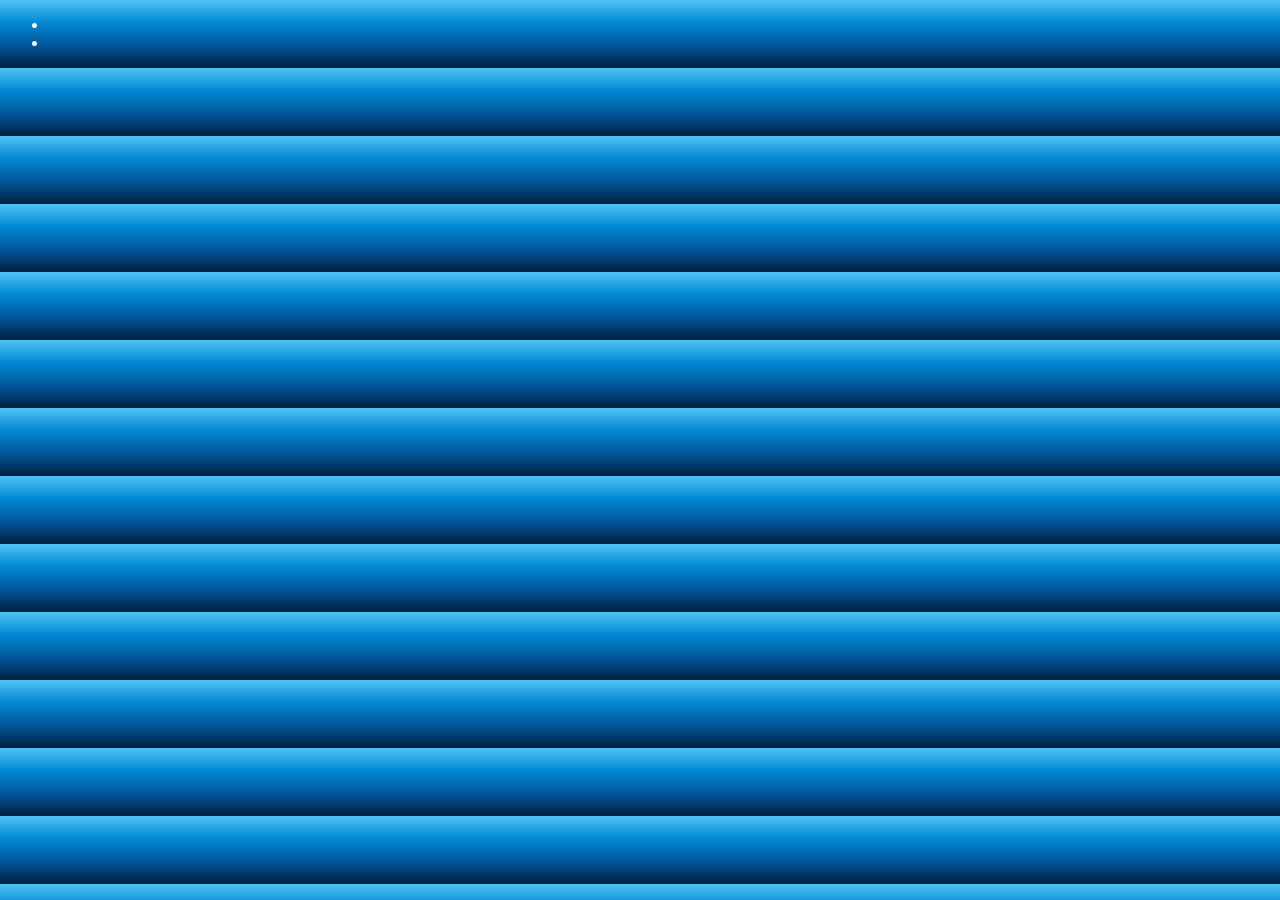
==== index.html @ 5acffc87 "stylesheet started" ====
<!-- Name: Amanda
  Course: Web Dev II
  Teacher: S. Hardman
  School: PTC
  Date Last Modidfied: June 1st, 2026
-->
<!doctype html>
<html lang="en">
  <head>
    <meta charset="UTF-8" />
    <meta name="viewport" content="width=device-width, initial-scale=1.0" />
    <title>Under The Sea</title>
    <link
      rel="stylesheet"
      type="text/css"
      href="stylesheets/css-pages-stylesheets.css" />
  </head>
  <body>
    <header>
      <nav>
        <ul>
          <li><a href="index.html"></a></li>
          <li><a href="sea-creatures.html"></a></li>
        </ul>
      </nav>
    </header>
  </body>
</html>
---- stylesheets/css-pages-stylesheets.css ----
body {
  background: linear-gradient(to bottom, #4fc3f7, #0288d1, #01579b, #001f3f);
  color: ghostwhite;
}

nav {
  color: rgba (0, 31, 63, 0.7);
}

nav a {
  color: ghostwhite;
}
nav a:hover {
  color: #7fdbff;
}
nav a:active {
  color: #2ec4b6;
}
h1 {
  color: ghostwhite;
}
h2 {
  color: #7fdbff;
}
h3 {
  color: #2ec4b6;
}
p {
  color: #d6eaf8;
}
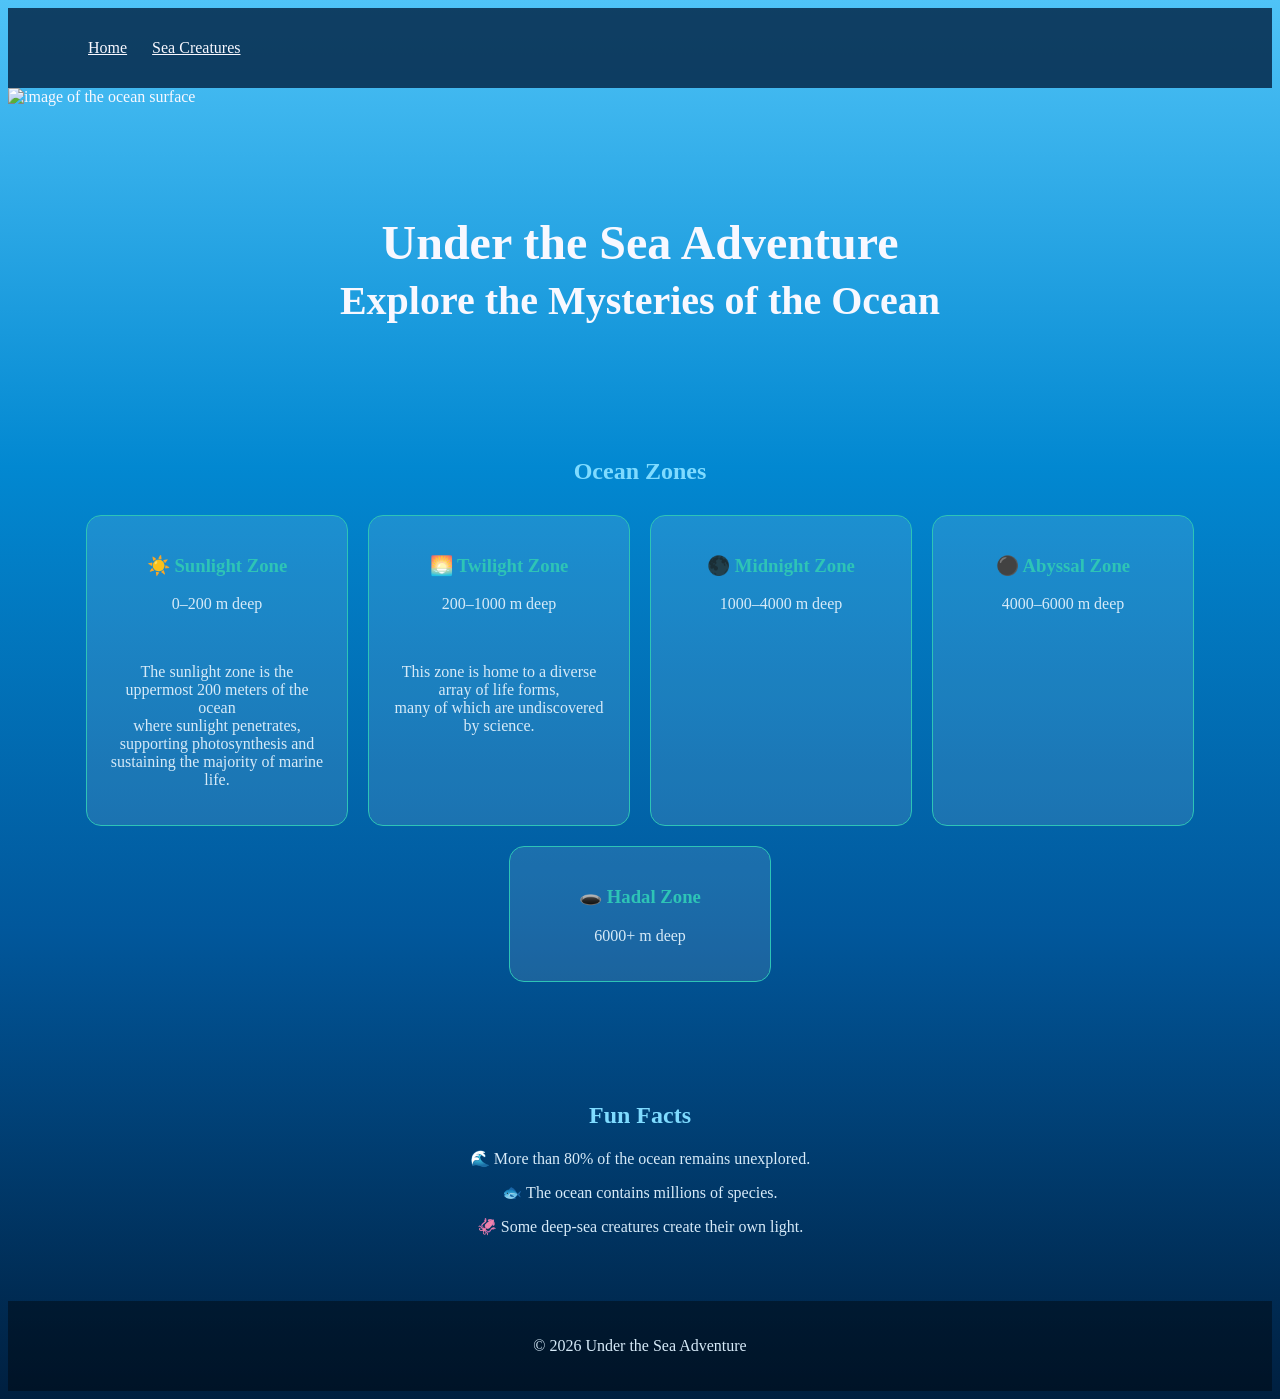
==== commit 499691ad: "added cards. need to add more information to cards" ====
--- a/index.html
+++ b/index.html
@@ -19,10 +19,79 @@
     <header>
       <nav>
         <ul>
-          <li><a href="index.html"></a></li>
-          <li><a href="sea-creatures.html"></a></li>
+          <li><a href="index.html">Home</a></li>
+          <li><a href="sea-creatures.html">Sea Creatures</a></li>
         </ul>
       </nav>
+      <div class="hero">
+        <h1>
+          Under the Sea Adventure<br />
+          <span style="font-size: smaller"
+            >Explore the Mysteries of the Ocean</span
+          >
+        </h1>
+        <img
+          src="https://wallpaperaccess.com/full/115007.jpg"
+          width="100%"
+          height="300"
+          alt="image of the ocean surface" />
+      </div>
     </header>
+
+    <main>
+      <section class="zones">
+        <h2>Ocean Zones</h2>
+
+        <div class="card-container">
+          <div class="card">
+            <h3>☀️ Sunlight Zone</h3>
+            <p>0–200 m deep</p>
+            <br />
+            <p>
+              The sunlight zone is the uppermost 200 meters of the ocean<br />
+              where sunlight penetrates, supporting photosynthesis and<br />
+              sustaining the majority of marine life.
+            </p>
+          </div>
+
+          <div class="card">
+            <h3>🌅 Twilight Zone</h3>
+            <p>200–1000 m deep</p>
+            <br />
+            <p>
+              This zone is home to a diverse array of life forms, <br />
+              many of which are undiscovered by science.
+            </p>
+          </div>
+
+          <div class="card">
+            <h3>🌑 Midnight Zone</h3>
+            <p>1000–4000 m deep</p>
+          </div>
+
+          <div class="card">
+            <h3>⚫ Abyssal Zone</h3>
+            <p>4000–6000 m deep</p>
+          </div>
+
+          <div class="card">
+            <h3>🕳️ Hadal Zone</h3>
+            <p>6000+ m deep</p>
+          </div>
+        </div>
+      </section>
+
+      <section class="facts">
+        <h2>Fun Facts</h2>
+
+        <p>🌊 More than 80% of the ocean remains unexplored.</p>
+        <p>🐟 The ocean contains millions of species.</p>
+        <p>🦑 Some deep-sea creatures create their own light.</p>
+      </section>
+    </main>
+
+    <footer>
+      <p>© 2026 Under the Sea Adventure</p>
+    </footer>
   </body>
 </html>
--- a/stylesheets/css-pages-stylesheets.css
+++ b/stylesheets/css-pages-stylesheets.css
@@ -1,14 +1,27 @@
 body {
   background: linear-gradient(to bottom, #4fc3f7, #0288d1, #01579b, #001f3f);
+  size: cover;
+  background-repeat: no-repeat;
   color: ghostwhite;
+  font-family: "Times New Roman", Times, serif;
 }
+/* NAVIGATION */
+nav {
+  /* places items in a row */
+  display: flex;
+  /* pushes items apart */
+  justify-content: space-between;
+  /* vertically centers items */
+  align-items: center;
+  /* adds space inside the nav */
+  padding: 15px 40px;
 
-nav {
-  color: rgba (0, 31, 63, 0.7);
+  background-color: rgba(0, 31, 63, 0.8);
 }
 
 nav a {
   color: ghostwhite;
+  font-family: "Times New Roman", Times, serif;
 }
 nav a:hover {
   color: #7fdbff;
@@ -16,6 +29,15 @@
 nav a:active {
   color: #2ec4b6;
 }
+nav ul {
+  /* places links in a row */
+  display: flex;
+  /* space between links */
+  gap: 25px;
+
+  list-style: none;
+}
+/* HEADINGS */
 h1 {
   color: ghostwhite;
 }
@@ -28,3 +50,91 @@
 p {
   color: #d6eaf8;
 }
+
+/* IMAGES, DIVS, ID'S AND CLASSES */
+.hero {
+  position: relative;
+}
+
+.hero img {
+  width: 100%;
+  display: block;
+}
+
+.hero h1 {
+  /* Let's you place it anywhere above the image. */
+  position: absolute;
+  /* moves the heading to the center. */
+  top: 50%;
+  left: 50%;
+  /* perfectly centers it. */
+  transform: translate(-50%, -50%);
+
+  font-size: 3rem;
+  text-align: center;
+}
+
+/* OCEAN ZONES */
+.zones {
+  /* adds spacing around section */
+  padding: 50px;
+  text-align: center;
+}
+
+.card-container {
+  /* uses Flexbox layout */
+  display: flex;
+  /* moves cards to the next row */
+  flex-wrap: wrap;
+  /* centers cards */
+  justify-content: center;
+  /* adds space between cards */
+  gap: 20px;
+  /* adds space above cards */
+  margin-top: 30px;
+}
+
+.card {
+  width: 220px;
+  /* adds space inside cards */
+  padding: 20px;
+  /* rounds corners */
+  border-radius: 15px;
+  /* transparent card background */
+  background-color: rgba(255, 255, 255, 0.1);
+
+  border: 1px solid #2ec4b6;
+  /* smooth animation */
+  transition: 0.3s;
+}
+
+.card:hover {
+  /* moves card upward */
+  transform: translateY(-5px);
+  /* adds glow effect */
+  box-shadow: 0 0 15px #7fdbff;
+}
+
+/* FUN FACTS */
+
+.facts {
+  /* adds spacing around section */
+  padding: 50px;
+
+  text-align: center;
+}
+
+.facts p {
+  /* adds space between facts */
+  margin: 15px;
+}
+
+/* FOOTER */
+
+footer {
+  text-align: center;
+  /* adds spacing */
+  padding: 20px;
+  /* dark transparent background */
+  background-color: rgba(0, 0, 0, 0.4);
+}
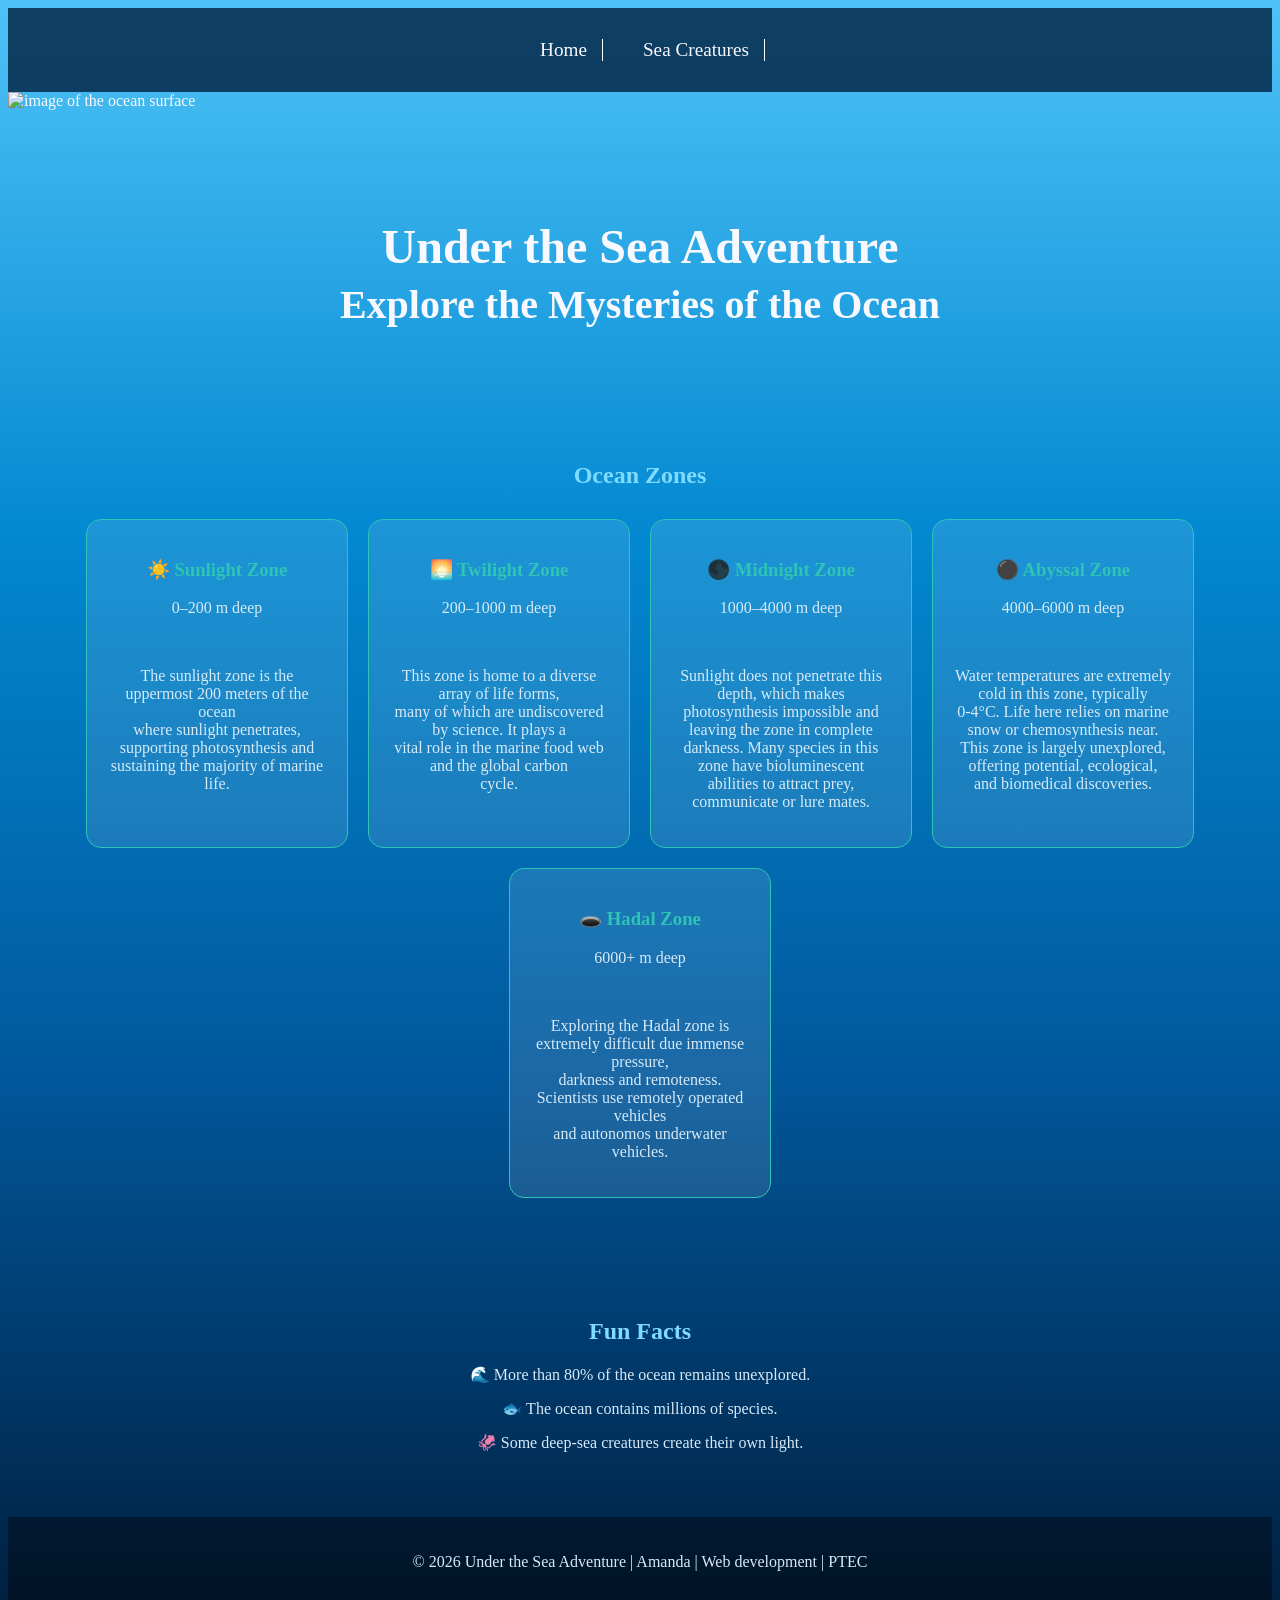
==== commit b61d3a56: "second page almost done" ====
--- a/index.html
+++ b/index.html
@@ -60,23 +60,50 @@
             <br />
             <p>
               This zone is home to a diverse array of life forms, <br />
-              many of which are undiscovered by science.
+              many of which are undiscovered by science. It plays a <br />
+              vital role in the marine food web and the global carbon <br />
+              cycle.
             </p>
           </div>
 
           <div class="card">
             <h3>🌑 Midnight Zone</h3>
             <p>1000–4000 m deep</p>
+            <br />
+            <p>
+              Sunlight does not penetrate this depth, which makes <br />
+              photosynthesis impossible and leaving the zone in complete <br />
+              darkness. Many species in this zone have bioluminescent <br />
+              abilities to attract prey, communicate or lure mates.
+            </p>
           </div>
 
           <div class="card">
             <h3>⚫ Abyssal Zone</h3>
             <p>4000–6000 m deep</p>
+            <br />
+            <p>
+              Water temperatures are extremely cold in this zone, typically
+              <br />
+              0-4&#176;C. Life here relies on marine snow or chemosynthesis
+              near. <br />
+              This zone is largely unexplored, offering potential, ecological,
+              <br />
+              and biomedical discoveries.
+            </p>
           </div>
 
           <div class="card">
             <h3>🕳️ Hadal Zone</h3>
             <p>6000+ m deep</p>
+            <br />
+            <p>
+              Exploring the Hadal zone is extremely difficult due immense
+              pressure, <br />
+              darkness and remoteness. Scientists use remotely operated vehicles
+              <br />
+              and autonomos underwater vehicles.
+            </p>
           </div>
         </div>
       </section>
@@ -91,7 +118,9 @@
     </main>
 
     <footer>
-      <p>© 2026 Under the Sea Adventure</p>
+      <p>
+        &#169; 2026 Under the Sea Adventure | Amanda | Web development | PTEC
+      </p>
     </footer>
   </body>
 </html>
--- a/stylesheets/css-pages-stylesheets.css
+++ b/stylesheets/css-pages-stylesheets.css
@@ -10,7 +10,7 @@
   /* places items in a row */
   display: flex;
   /* pushes items apart */
-  justify-content: space-between;
+  justify-content: center;
   /* vertically centers items */
   align-items: center;
   /* adds space inside the nav */
@@ -22,6 +22,9 @@
 nav a {
   color: ghostwhite;
   font-family: "Times New Roman", Times, serif;
+  list-style: none;
+  text-decoration: none;
+  font-size: larger;
 }
 nav a:hover {
   color: #7fdbff;
@@ -37,9 +40,18 @@
 
   list-style: none;
 }
+nav ul li {
+  /* Adds separator line */
+  border-right: 1px solid white;
+  /* Space before line */
+  padding-right: 15px;
+  /* Space after line */
+  margin-right: 15px;
+}
 /* HEADINGS */
 h1 {
   color: ghostwhite;
+  text-align: center;
 }
 h2 {
   color: #7fdbff;
@@ -51,7 +63,7 @@
   color: #d6eaf8;
 }
 
-/* IMAGES, DIVS, ID'S AND CLASSES */
+/* HERO */
 .hero {
   position: relative;
 }
@@ -115,6 +127,55 @@
   box-shadow: 0 0 15px #7fdbff;
 }
 
+/* PAGE BANNER */
+
+.page-banner {
+  text-align: center;
+  padding: 60px 20px;
+}
+
+.page-banner h1 {
+  font-size: 3rem;
+  margin-bottom: 10px;
+}
+
+.page-banner p {
+  font-size: 1.2rem;
+  color: #d6eaf8;
+}
+
+/* CREATURE SECTIONS */
+
+.creature-section {
+  padding: 40px;
+}
+
+.creature-section h2 {
+  text-align: center;
+  margin-bottom: 30px;
+  color: #7fdbff;
+}
+
+/* CREATURE GRID */
+
+.creature-grid {
+  display: grid;
+
+  grid-template-columns: repeat(auto-fit, minmax(250px, 1fr));
+
+  gap: 25px;
+}
+
+/* CARD IMAGES */
+
+.card img {
+  width: 100%;
+  height: 180px;
+
+  object-fit: cover;
+
+  border-radius: 10px;
+}
 /* FUN FACTS */
 
 .facts {
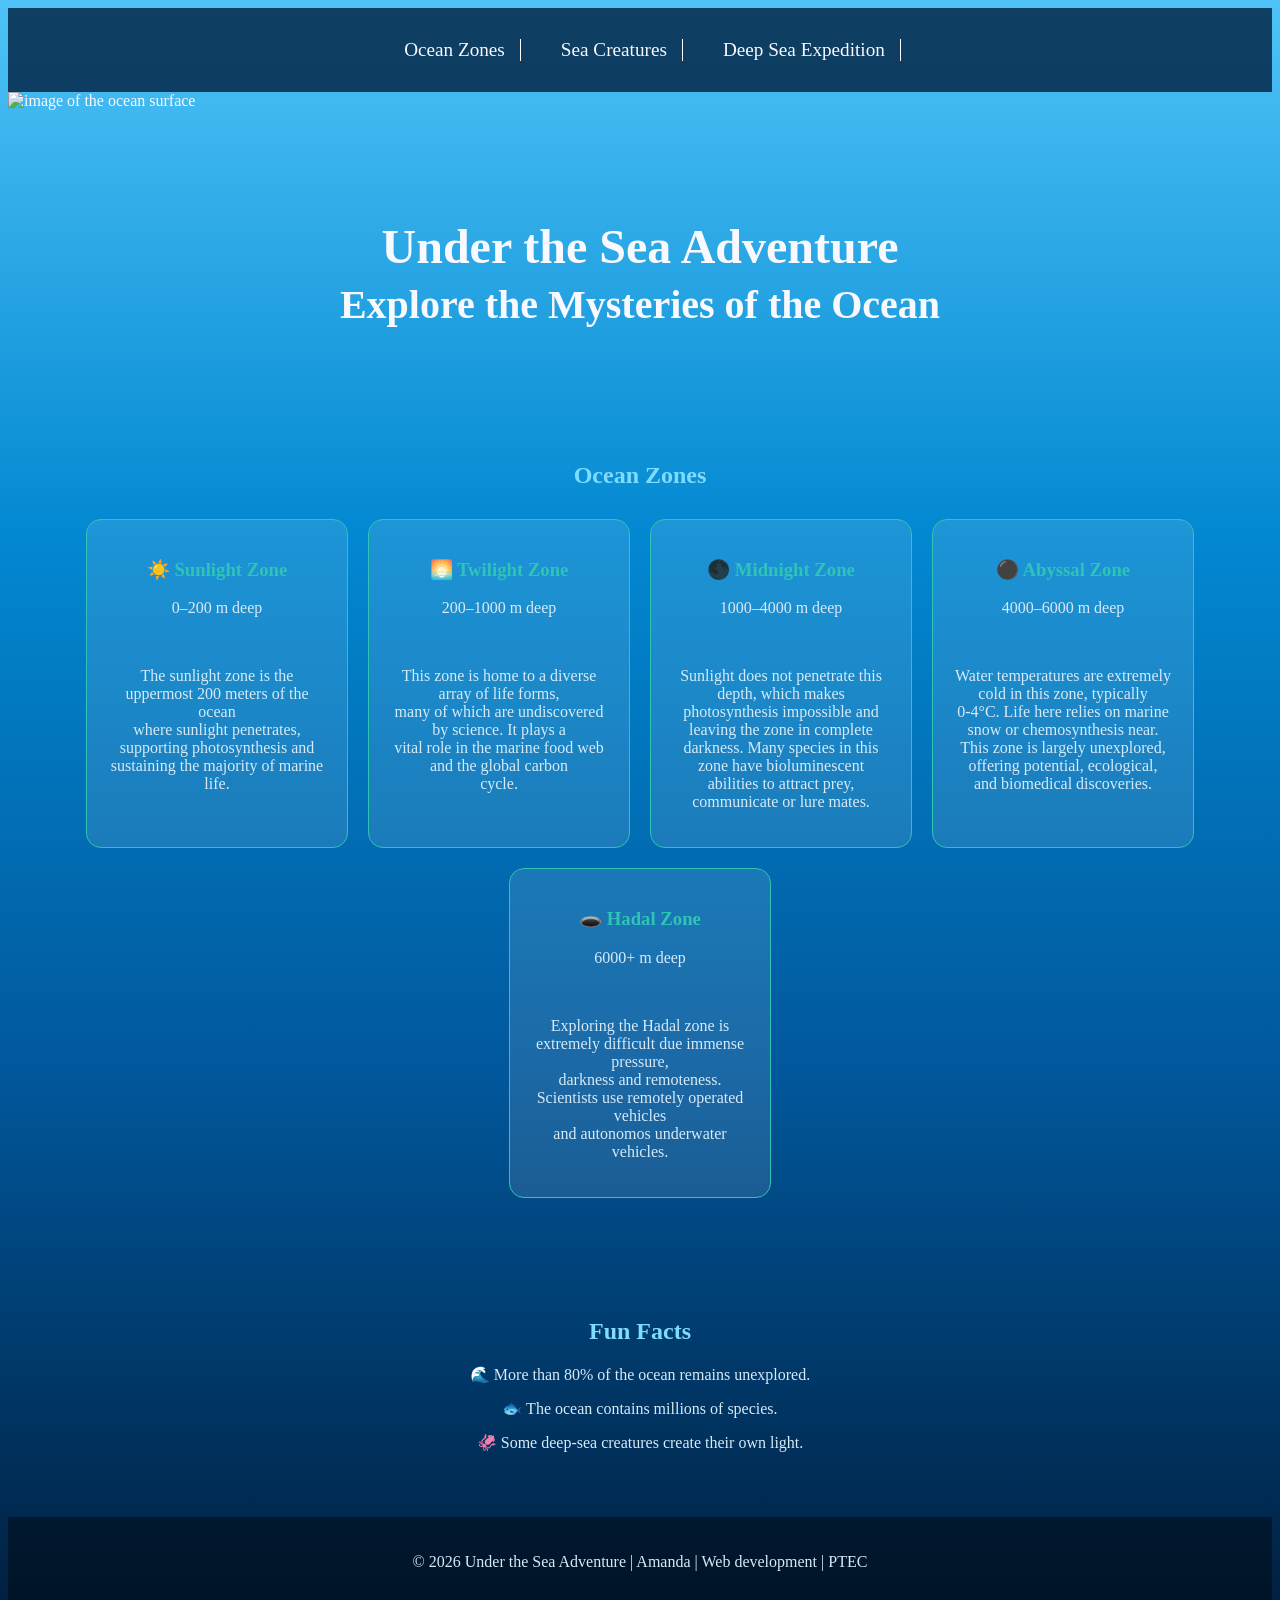
==== commit be350cb9: "almost done" ====
--- a/index.html
+++ b/index.html
@@ -16,11 +16,19 @@
       href="stylesheets/css-pages-stylesheets.css" />
   </head>
   <body>
+    <div class="bubbles">
+      <div class="bubble"></div>
+      <div class="bubble"></div>
+      <div class="bubble"></div>
+      <div class="bubble"></div>
+      <div class="bubble"></div>
+    </div>
     <header>
       <nav>
         <ul>
-          <li><a href="index.html">Home</a></li>
+          <li><a href="index.html">Ocean Zones</a></li>
           <li><a href="sea-creatures.html">Sea Creatures</a></li>
+          <li><a href="expedition.html">Deep Sea Expedition</a></li>
         </ul>
       </nav>
       <div class="hero">
--- a/stylesheets/css-pages-stylesheets.css
+++ b/stylesheets/css-pages-stylesheets.css
@@ -160,7 +160,7 @@
 
 .creature-grid {
   display: grid;
-
+  /* adjusts columns based on screen size */
   grid-template-columns: repeat(auto-fit, minmax(250px, 1fr));
 
   gap: 25px;
@@ -199,3 +199,167 @@
   /* dark transparent background */
   background-color: rgba(0, 0, 0, 0.4);
 }
+
+/* TIMELINE */
+
+.timeline {
+  width: 80%;
+  margin: 50px auto;
+
+  border-left: 4px solid #7fdbff;
+
+  padding-left: 30px;
+}
+
+.timeline-item {
+  position: relative;
+
+  margin-bottom: 50px;
+
+  /* creates a transparent effect */
+  background-color: rgba(255, 255, 255, 0.1);
+
+  padding: 20px;
+  /* rounds the corners */
+  border-radius: 15px;
+
+  transition: 0.3s;
+}
+
+.timeline-item::before {
+  position: absolute;
+  /* moves the circle left of the timeline box */
+  left: -39px;
+  /* positions the circle down from the top */
+  top: 25px;
+
+  width: 18px;
+  height: 18px;
+
+  background-color: #2ec4b6;
+
+  border-radius: 50%;
+}
+
+.timeline-item:hover {
+  /* shifts card ten pixels to the right */
+  transform: translateX(10px);
+  /* creates a glow */
+  box-shadow: 0 0 15px #7fdbff;
+}
+
+/* FACT CARDS */
+
+.fact-card {
+  background-color: rgba(255, 255, 255, 0.1);
+
+  border: 1px solid #2ec4b6;
+
+  border-radius: 15px;
+
+  padding: 20px;
+
+  margin: 20px auto;
+
+  width: 70%;
+
+  text-align: center;
+
+  transition: 0.3s;
+}
+
+.fact-card:hover {
+  box-shadow: 0 0 15px #7fdbff;
+
+  transform: scale(1.02);
+}
+
+/* Bubble container */
+
+.bubbles {
+  position: fixed;
+  width: 100%;
+  height: 100%;
+  top: 0;
+  left: 0;
+  pointer-events: none; /* Allows clicking through bubbles */
+  overflow: hidden;
+}
+
+/* Individual bubbles */
+
+.bubble {
+  position: absolute;
+  bottom: -100px;
+
+  width: 40px;
+  height: 40px;
+
+  background: rgba(255, 255, 255, 0.3);
+
+  /* makes the bubble circular */
+  border-radius: 50%;
+
+  /* Repeats bubble movement forever */
+  animation: rise 10s linear infinite;
+}
+
+/* Different positions and sizes */
+
+/* styles the first bubble */
+.bubble:nth-child(1) {
+  left: 10%;
+  width: 25px;
+  height: 25px;
+  animation-duration: 8s;
+}
+
+/* styles the second bubble */
+.bubble:nth-child(2) {
+  left: 30%;
+  width: 50px;
+  height: 50px;
+  animation-duration: 12s;
+}
+
+/* styles the third bubble */
+.bubble:nth-child(3) {
+  left: 50%;
+  width: 35px;
+  height: 35px;
+  animation-duration: 10s;
+}
+
+/* styles the fourth bubble */
+.bubble:nth-child(4) {
+  left: 70%;
+  width: 60px;
+  height: 60px;
+  animation-duration: 14s;
+}
+
+/* styles the fifth bubble */
+.bubble:nth-child(5) {
+  left: 90%;
+  width: 30px;
+  height: 30px;
+  animation-duration: 9s;
+}
+
+/* Animation */
+
+@keyframes rise {
+  /* Defines the bubble animation */
+  from {
+    transform: translateY(0);
+    opacity: 1;
+  }
+
+  to {
+    /* Moves bubbles upward off the screen */
+    transform: translateY(-120vh);
+
+    /* Fades bubbles out */
+    opacity: 0;
+  }
+}
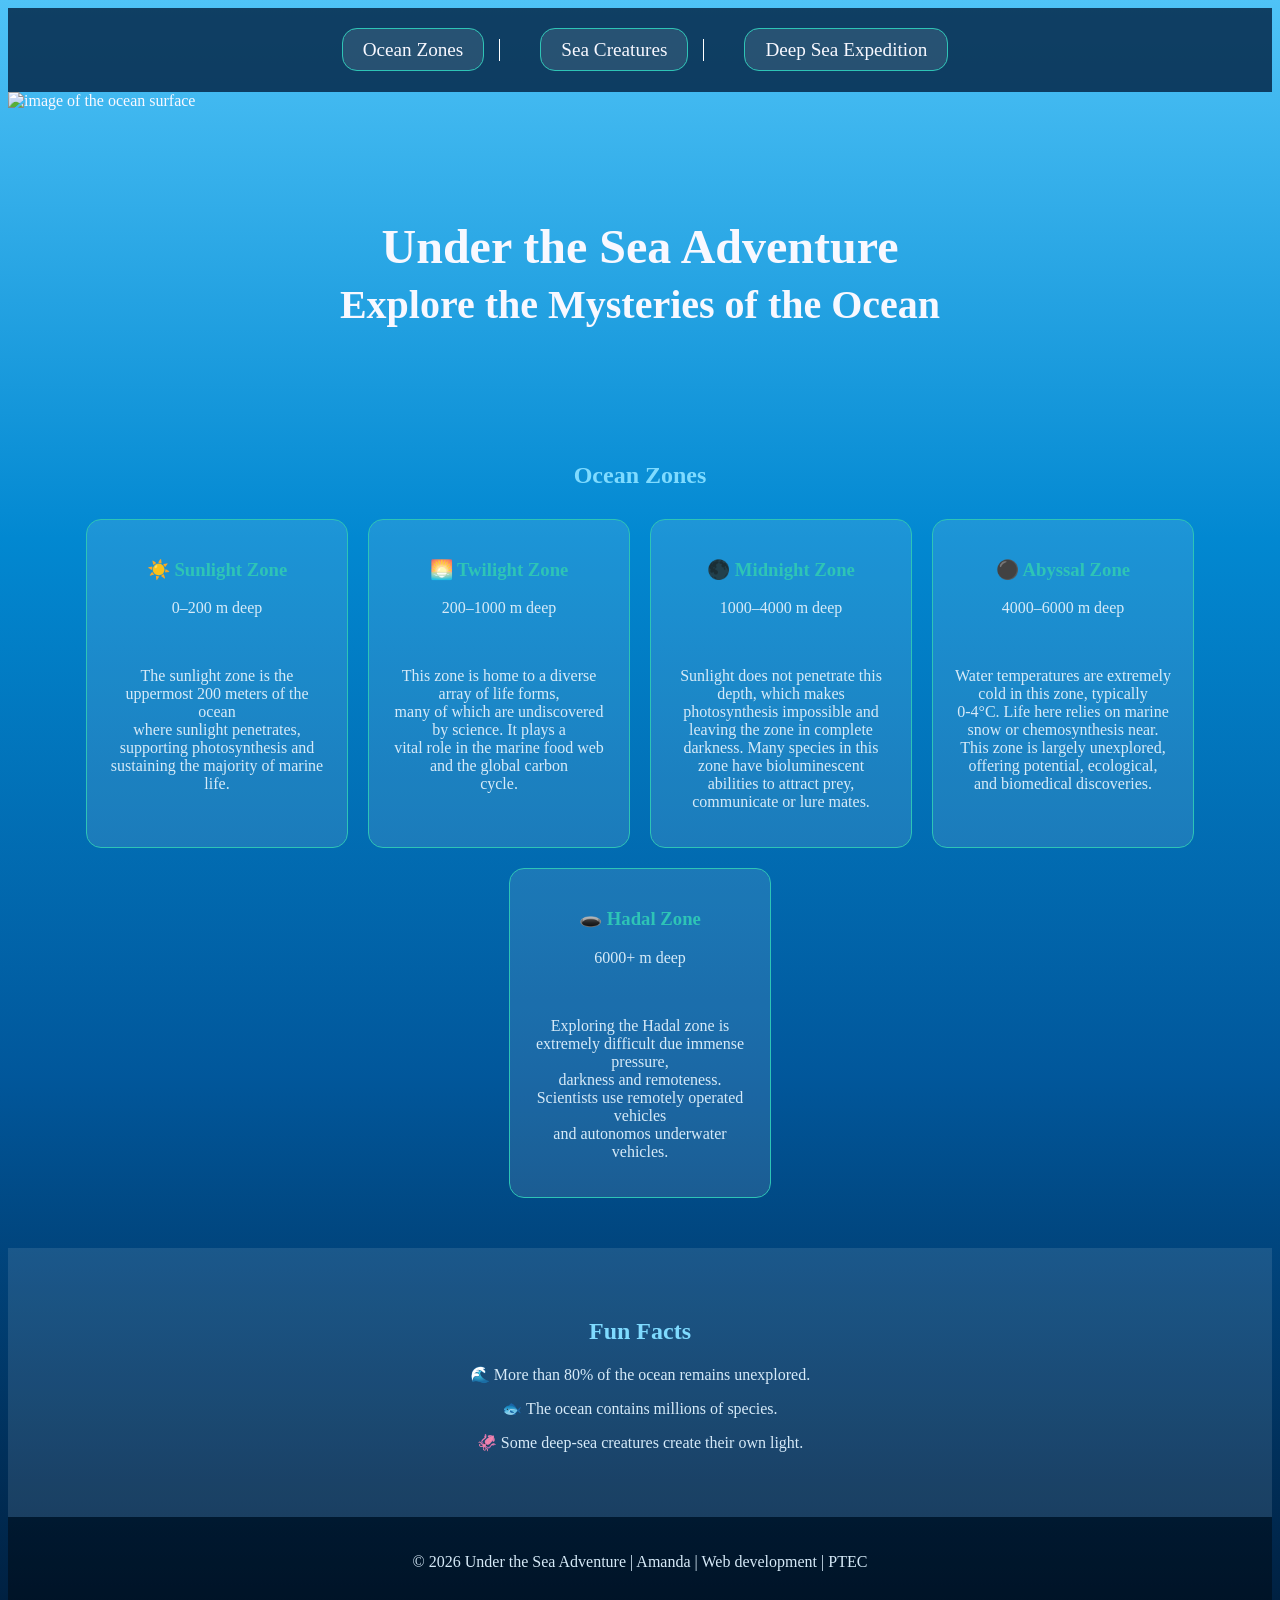
==== commit bf47371d: "bubbles changes made" ====
--- a/index.html
+++ b/index.html
@@ -16,13 +16,6 @@
       href="stylesheets/css-pages-stylesheets.css" />
   </head>
   <body>
-    <div class="bubbles">
-      <div class="bubble"></div>
-      <div class="bubble"></div>
-      <div class="bubble"></div>
-      <div class="bubble"></div>
-      <div class="bubble"></div>
-    </div>
     <header>
       <nav>
         <ul>
@@ -47,6 +40,13 @@
     </header>
 
     <main>
+      <section class="bubbles">
+        <div class="bubble"></div>
+        <div class="bubble"></div>
+        <div class="bubble"></div>
+        <div class="bubble"></div>
+        <div class="bubble"></div>
+      </section>
       <section class="zones">
         <h2>Ocean Zones</h2>
 
--- a/stylesheets/css-pages-stylesheets.css
+++ b/stylesheets/css-pages-stylesheets.css
@@ -25,9 +25,23 @@
   list-style: none;
   text-decoration: none;
   font-size: larger;
+
+  padding: 10px 20px;
+
+  background-color: rgba(255, 255, 255, 0.1);
+
+  border: 1px solid #2ec4b6;
+
+  border-radius: 15px;
+
+  transition: 0.3s;
 }
 nav a:hover {
-  color: #7fdbff;
+  transform: translateY(-5px); /* Moves link up slightly */
+
+  box-shadow: 0 0 15px #7fdbff; /* Adds glow effect */
+
+  color: #7fdbff; /* Changes text color */
 }
 nav a:active {
   color: #2ec4b6;
@@ -47,6 +61,11 @@
   padding-right: 15px;
   /* Space after line */
   margin-right: 15px;
+}
+
+nav ul li:last-child {
+  /* removes last line */
+  border-right: none;
 }
 /* HEADINGS */
 h1 {
@@ -144,6 +163,10 @@
   color: #d6eaf8;
 }
 
+main {
+  position: relative;
+}
+
 /* CREATURE SECTIONS */
 
 .creature-section {
@@ -181,7 +204,7 @@
 .facts {
   /* adds spacing around section */
   padding: 50px;
-
+  background-color: rgba(255, 255, 255, 0.1);
   text-align: center;
 }
 
@@ -277,7 +300,9 @@
 /* Bubble container */
 
 .bubbles {
-  position: fixed;
+  position: absolute;
+  display: inline-block;
+  z-index: -1;
   width: 100%;
   height: 100%;
   top: 0;
@@ -363,3 +388,24 @@
     opacity: 0;
   }
 }
+
+.nav-effects {
+  width: 220px;
+  /* adds space inside cards */
+  padding: 20px;
+  /* rounds corners */
+  border-radius: 15px;
+  /* transparent card background */
+  background-color: rgba(255, 255, 255, 0.1);
+
+  border: 1px solid #2ec4b6;
+  /* smooth animation */
+  transition: 0.3s;
+}
+
+.nav-effects:hover {
+  /* moves card upward */
+  transform: translateY(-5px);
+  /* adds glow effect */
+  box-shadow: 0 0 15px #7fdbff;
+}
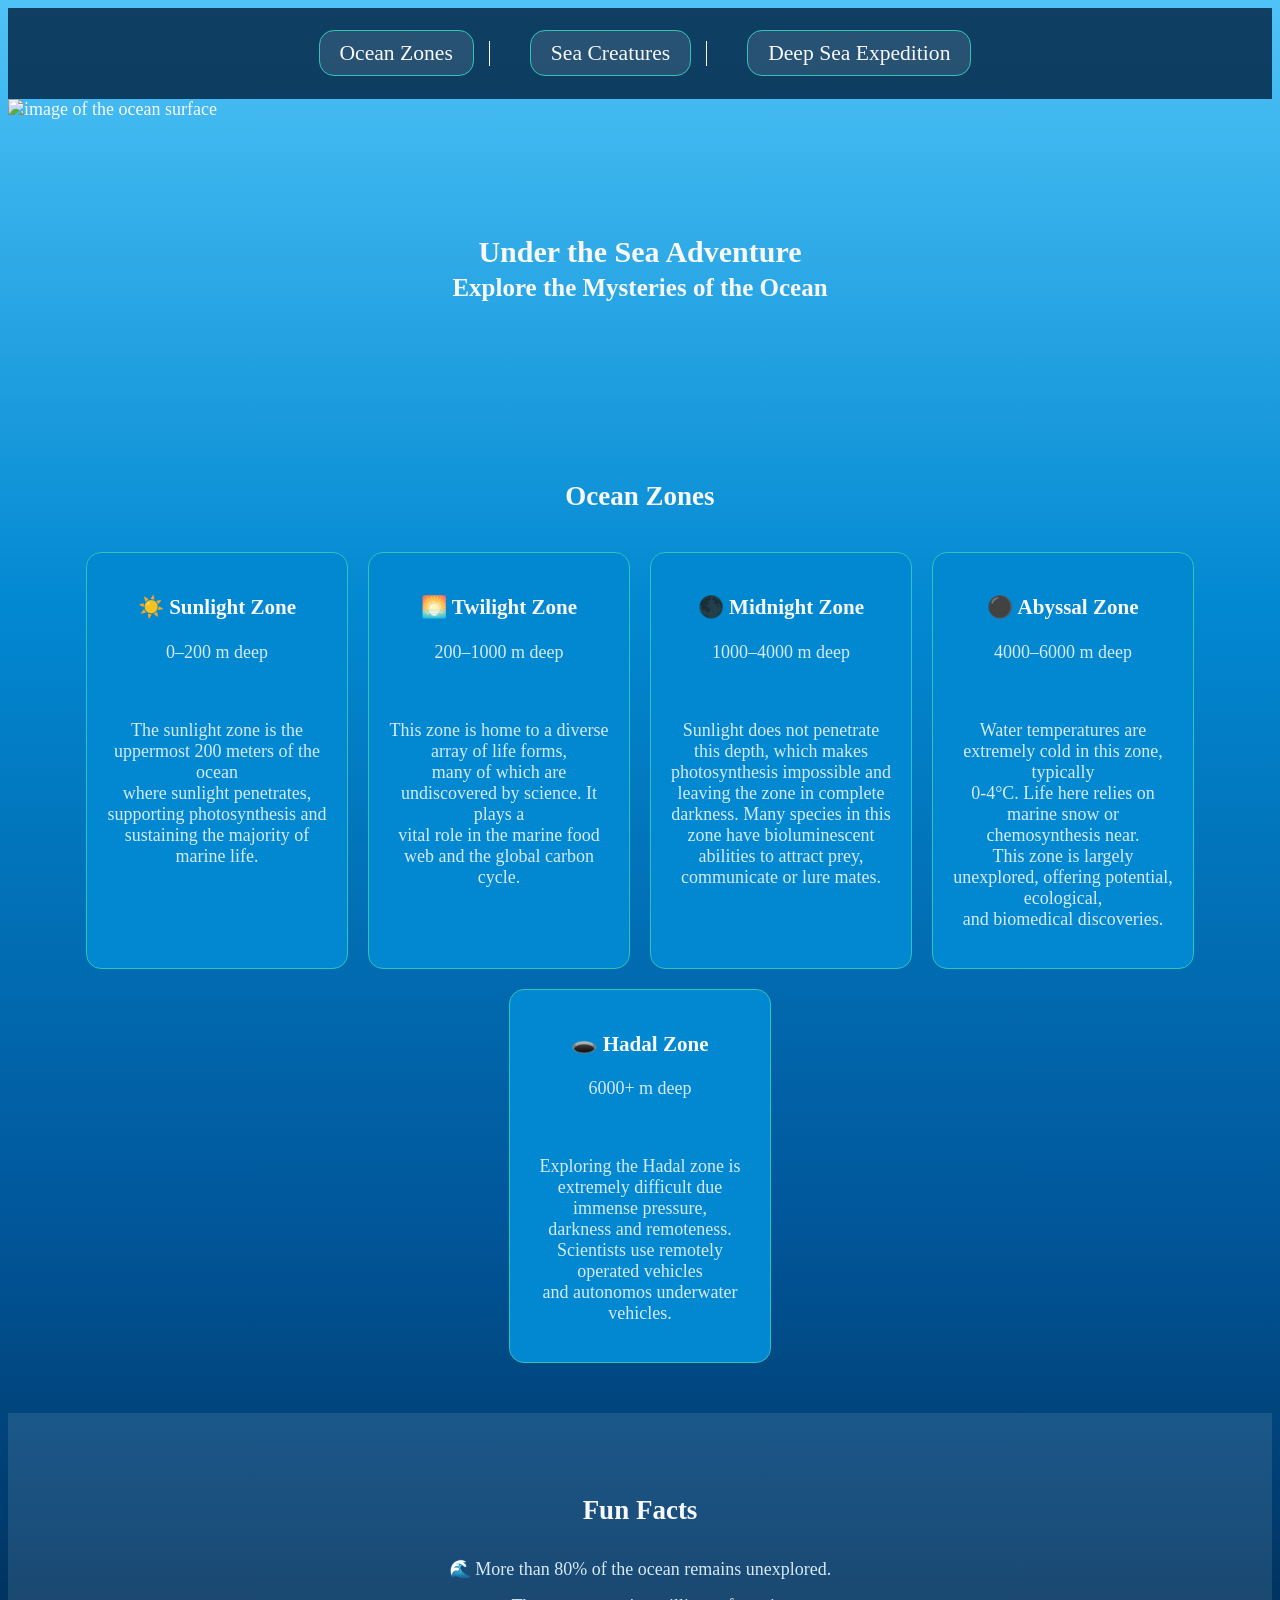
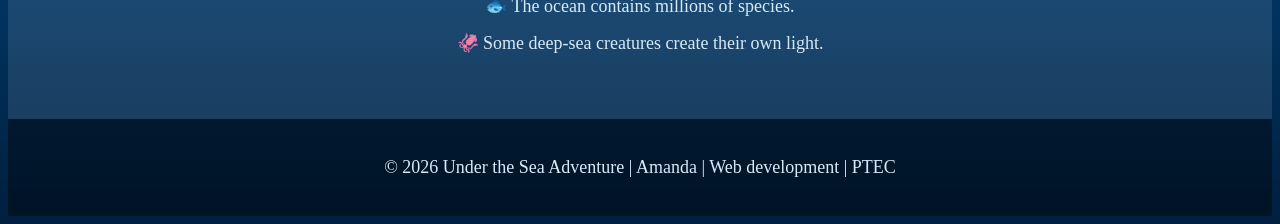
==== commit eea9dd09: "try to fix h1 size on Monday" ====
--- a/index.html
+++ b/index.html
@@ -41,7 +41,6 @@
 
     <main>
       <section class="bubbles">
-        <div class="bubble"></div>
         <div class="bubble"></div>
         <div class="bubble"></div>
         <div class="bubble"></div>
--- a/stylesheets/css-pages-stylesheets.css
+++ b/stylesheets/css-pages-stylesheets.css
@@ -1,9 +1,14 @@
+html {
+  font-size: 62.5%;
+}
+
 body {
   background: linear-gradient(to bottom, #4fc3f7, #0288d1, #01579b, #001f3f);
   size: cover;
   background-repeat: no-repeat;
   color: ghostwhite;
   font-family: "Times New Roman", Times, serif;
+  font-size: 1.8rem;
 }
 /* NAVIGATION */
 nav {
@@ -71,12 +76,14 @@
 h1 {
   color: ghostwhite;
   text-align: center;
+  font-size: 30px;
 }
 h2 {
-  color: #7fdbff;
+  color: ghostwhite;
+  padding: 10px 20px;
 }
 h3 {
-  color: #2ec4b6;
+  color: ghostwhite;
 }
 p {
   color: #d6eaf8;
@@ -132,7 +139,7 @@
   /* rounds corners */
   border-radius: 15px;
   /* transparent card background */
-  background-color: rgba(255, 255, 255, 0.1);
+  background-color: #0288d1;
 
   border: 1px solid #2ec4b6;
   /* smooth animation */
@@ -182,9 +189,8 @@
 /* CREATURE GRID */
 
 .creature-grid {
-  display: grid;
-  /* adjusts columns based on screen size */
-  grid-template-columns: repeat(auto-fit, minmax(250px, 1fr));
+  display: flex;
+  justify-content: space-between;
 
   gap: 25px;
 }
@@ -284,7 +290,7 @@
 
   margin: 20px auto;
 
-  width: 70%;
+  width: 30%;
 
   text-align: center;
 
@@ -349,22 +355,14 @@
 
 /* styles the third bubble */
 .bubble:nth-child(3) {
-  left: 50%;
-  width: 35px;
-  height: 35px;
-  animation-duration: 10s;
-}
-
-/* styles the fourth bubble */
-.bubble:nth-child(4) {
   left: 70%;
   width: 60px;
   height: 60px;
   animation-duration: 14s;
 }
 
-/* styles the fifth bubble */
-.bubble:nth-child(5) {
+/* styles the fourth bubble */
+.bubble:nth-child(4) {
   left: 90%;
   width: 30px;
   height: 30px;
